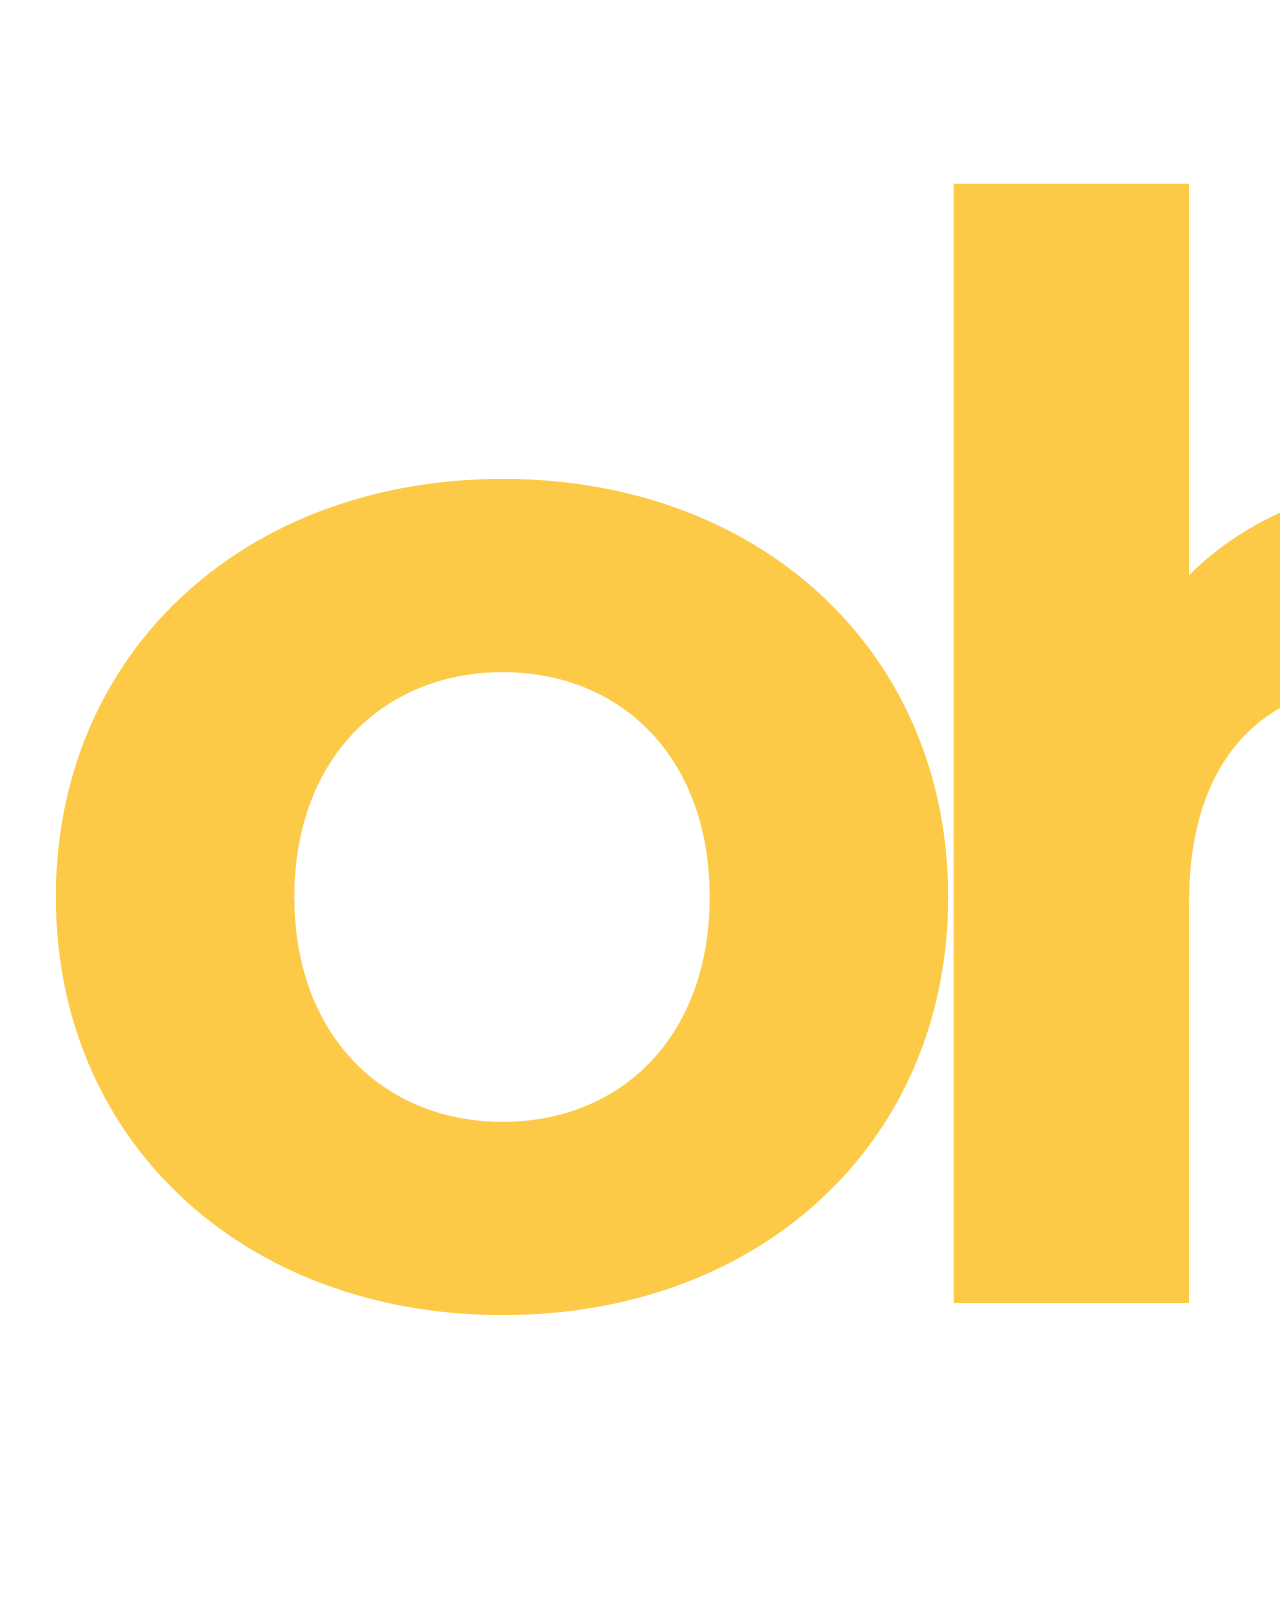
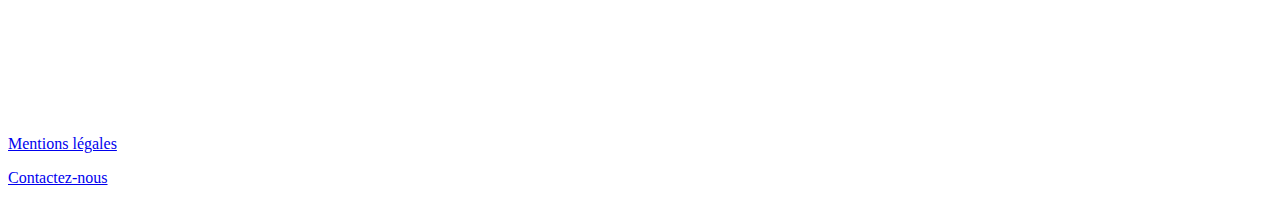
==== index.html @ cdfe290c "creation page index" ====
<!DOCTYPE html>
<html lang="fr">
<head>
  <meta charset="utf-8" />
  <meta name="viewport" content="width=device-width, initial-scale=1">
  <title>Oh my food</title>
  <link rel="stylesheet" href="css/style.css" />
  
</head>

<body>
	<header>
		<h1><img src="images/logo-ohmyfood.png" alt="ohmyfood"></h1>

	</header>

    <section>


    </section>














   <footer>
   		<div>
   			<p> <a href="#">Mentions légales</a></p>
   		</div>


   		<div>
   			<p><a href="#">Contactez-nous</a></p>
   		</div>
	
   </footer>

</body>
</html>
---- css/style.css ----
body{

	
}
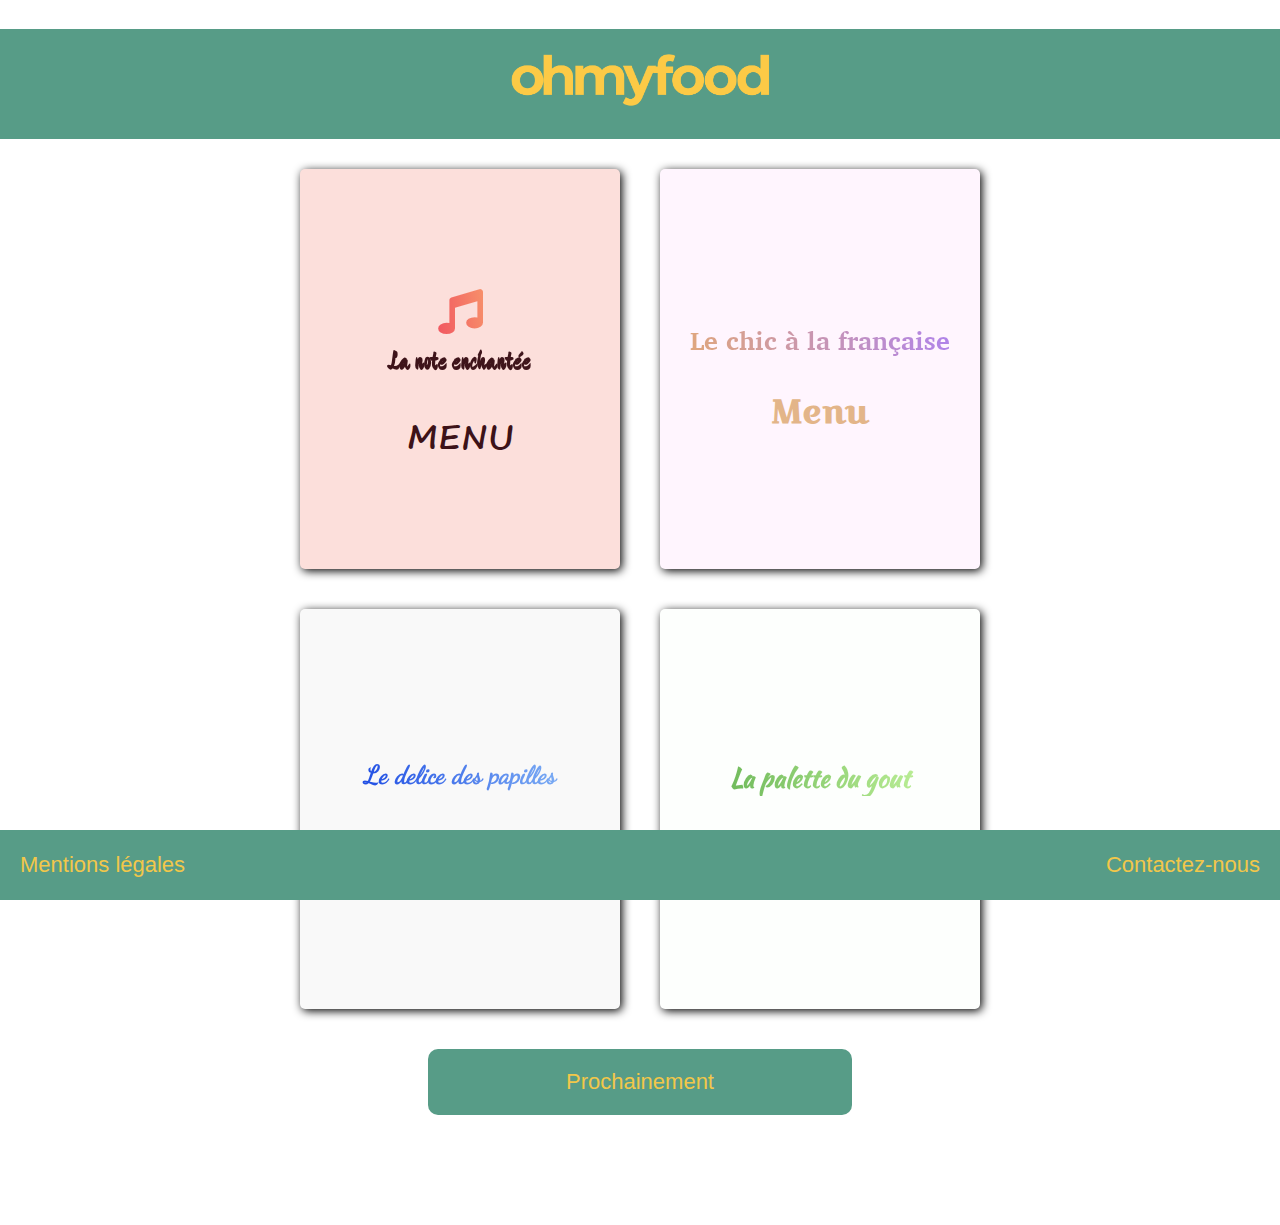
==== commit 7a0ddd5c: "modif" ====
--- a/index.html
+++ b/index.html
@@ -5,40 +5,78 @@
   <meta name="viewport" content="width=device-width, initial-scale=1">
   <title>Oh my food</title>
   <link rel="stylesheet" href="css/style.css" />
-  
+  <link rel="stylesheet" href="css/index.css" />
+  <link href="css/all.css" rel="stylesheet">
 </head>
-
 <body>
 	<header>
-		<h1><img src="images/logo-ohmyfood.png" alt="ohmyfood"></h1>
+
+		<h1><img class="logo" src="images/logo-ohmyfood.png" alt="ohmyfood"></h1>
 
 	</header>
 
     <section>
+      <div>
+        <div class="display-flex contener-menu">
+          <a href="menu1.html">
+            <div id="menu1" class="menu">
+              <div class="menu-align-center">
+                <i class="fas fa-music"></i>
+                <h3>La note enchantée</h3>
+                <h2>MENU</h2>
+              </div>
+            </div>
+          </a>
+          
+          <a href="menu2.html">
+            <div id="menu2" class="menu menu-margin-left">
+              
+              <div class="menu-align-center">
+                <h3>Le chic à la française</h3>
+                <h2>Menu</h2>
+              </div>
 
+            </div>
+          </a>
+          
+        </div>
+
+        <div class="display-flex contener-menu">
+          <a href="menu3.html">
+            <div id="menu3" class="menu">
+              <div class="menu-align-center">
+                <h3>Le delice des papilles</h3>
+                <h2>Menu</h2>
+              </div>
+            </div>
+          </a>
+          
+          <a href="menu4.html">
+            <div id="menu4" class="menu menu-margin-left">
+              
+              <div class="menu-align-center">
+                <h3>La palette du gout</h3>
+                <h2>Menu</h2>
+              </div>
+            </div>
+          </a>
+        </div>
+
+      </div>
+      <div>
+         <div class="button padding-20 margin-bottom-end">Prochainement</div>
+      </div>
 
     </section>
 
+   <footer class="display-flex">
+   		<div class="footer-left">
 
-
-
-
-
-
-
-
-
-
-
-
-
-   <footer>
-   		<div>
    			<p> <a href="#">Mentions légales</a></p>
    		</div>
 
 
-   		<div>
+   		<div class="footer-right">
    			<p><a href="#">Contactez-nous</a></p>
    		</div>
 	
--- a/css/style.css
+++ b/css/style.css
@@ -1,4 +1,105 @@
-body{
+@font-face {
+font-family: 'montserrat';
+src: url("../fonts/Montserrat-Medium.otf") format("truetype");
+}
+@font-face {
+font-family: 'devonshire';
+src: url("../fonts/Devonshire-Regular.ttf") format("truetype");
+}
+@font-face {
+font-family: 'segoe';
+src: url("../fonts/segoe.woff") format("woff");
+}
+@font-face {
+font-family: 'croisant';
+src: url("../fonts/croissantone-regular.ttf") format("truetype");
+}
+@font-face {
+font-family: 'charissil';
+src: url("../fonts/charissil-b.ttf") format("truetype");
+}
+@font-face {
+font-family: 'dancing-script';
+src: url("../fonts/DancingScript-Regular.otf") format("truetype");
+}
+@font-face {
+font-family: 'kaushan';
+src: url("../fonts/KaushanScript-Regular.otf") format("truetype");
+}
 
-	
+body
+{
+	font-family: "montserrat", 'Arial',sans-serif;
+	font-size: 22px;
+	margin: 0;
+}
+
+header,footer,.button
+{
+	background-color:#579C87;
+	color:#F2C74A;
+
+}
+
+footer{
+	position: fixed;
+	bottom: 0;
+	width: 100%;
+}
+
+footer a
+{
+	color:#F2C74A;
+	text-decoration:none;
+}
+
+.footer-left,.footer-right
+{
+	width:50%;
+	padding: 0 20px;
+}
+
+.footer-right
+{
+	text-align:right;
+}
+
+.logo
+{
+	height:60px;
+	margin:20px;
+}
+
+h1, .button{
+	text-align:center;
+}
+
+.display-flex
+{
+	display:flex;
+}
+
+.width-100{
+	width:100%;
+}
+
+.margin-auto{
+	margin-left:auto;
+	margin-right:auto;
+}
+
+.button
+{
+	border-radius:10px;
+    width:30%;
+    margin:20px auto;
+}
+
+.margin-bottom-end{
+	margin-bottom: 110px;
+}
+
+.padding-20
+{
+	padding:20px;
 }--- a/css/index.css
+++ b/css/index.css
@@ -0,0 +1,104 @@
+.menu-margin-left{
+	margin-left: 40px;
+}
+
+.contener-menu{
+	justify-content: center;
+	margin-bottom: 40px;
+}
+
+.menu
+{
+	border-radius: 5px;
+	background-color: grey;
+	width:25%;
+	height: 400px;
+	box-shadow: 2px 2px 10px black;
+	text-align: center;
+}
+
+#menu1 .menu-align-center{
+	margin-top: 120px;
+}
+
+.menu h2{
+	font-family: "Segoe";
+}
+
+#menu2 h2{
+	font-family: "croisant";
+}
+
+
+.menu-align-center{
+	margin-top: 150px;
+}
+
+#menu1
+{
+ 	background-color:#FCDFDB;
+ 	color:#3C1218;	
+}
+
+#menu1 h3{
+	font-family:"devonshire";
+	background: -webkit-linear-gradient(10deg, #3C1118, #41171D);
+    background-clip: border-box;
+	-webkit-background-clip: text;
+	-webkit-text-fill-color: transparent;
+	margin-top: 10px;
+}
+
+#menu1 .fa-music{
+	background: -webkit-linear-gradient(10deg, #F15861, #F78F6A);
+    background-clip: border-box;
+	-webkit-background-clip: text;
+	-webkit-text-fill-color: transparent;
+	font-size:45px;
+}
+
+#menu2
+{
+	background-color:#FFF5FE;
+ 	color:#E3B589;
+}
+
+#menu2 h3{
+	font-family: "charissil";
+	background: -webkit-linear-gradient(10deg, #E5AA70, #AA7FF7);
+    background-clip: border-box;
+	-webkit-background-clip: text;
+	-webkit-text-fill-color: transparent;
+}
+
+#menu3
+{
+	background-color:#F9F9F9;
+ 	color:#0887FB;
+}
+
+#menu3 h3{
+	font-family:"dancing-script";
+	background: -webkit-linear-gradient(10deg, #0431DF, #97C9F9);
+    background-clip: border-box;
+	-webkit-background-clip: text;
+	-webkit-text-fill-color: transparent;
+}
+
+#menu4
+{
+	background-color:#FDFFFD;
+ 	color:#72BF56;
+}
+
+#menu4 h3{
+	font-family:"kaushan";
+	background: -webkit-linear-gradient(10deg, #56A847, #D2FEA8);
+    background-clip: border-box;
+	-webkit-background-clip: text;
+	-webkit-text-fill-color: transparent;
+}
+
+.contener-menu a{
+	display: contents;
+}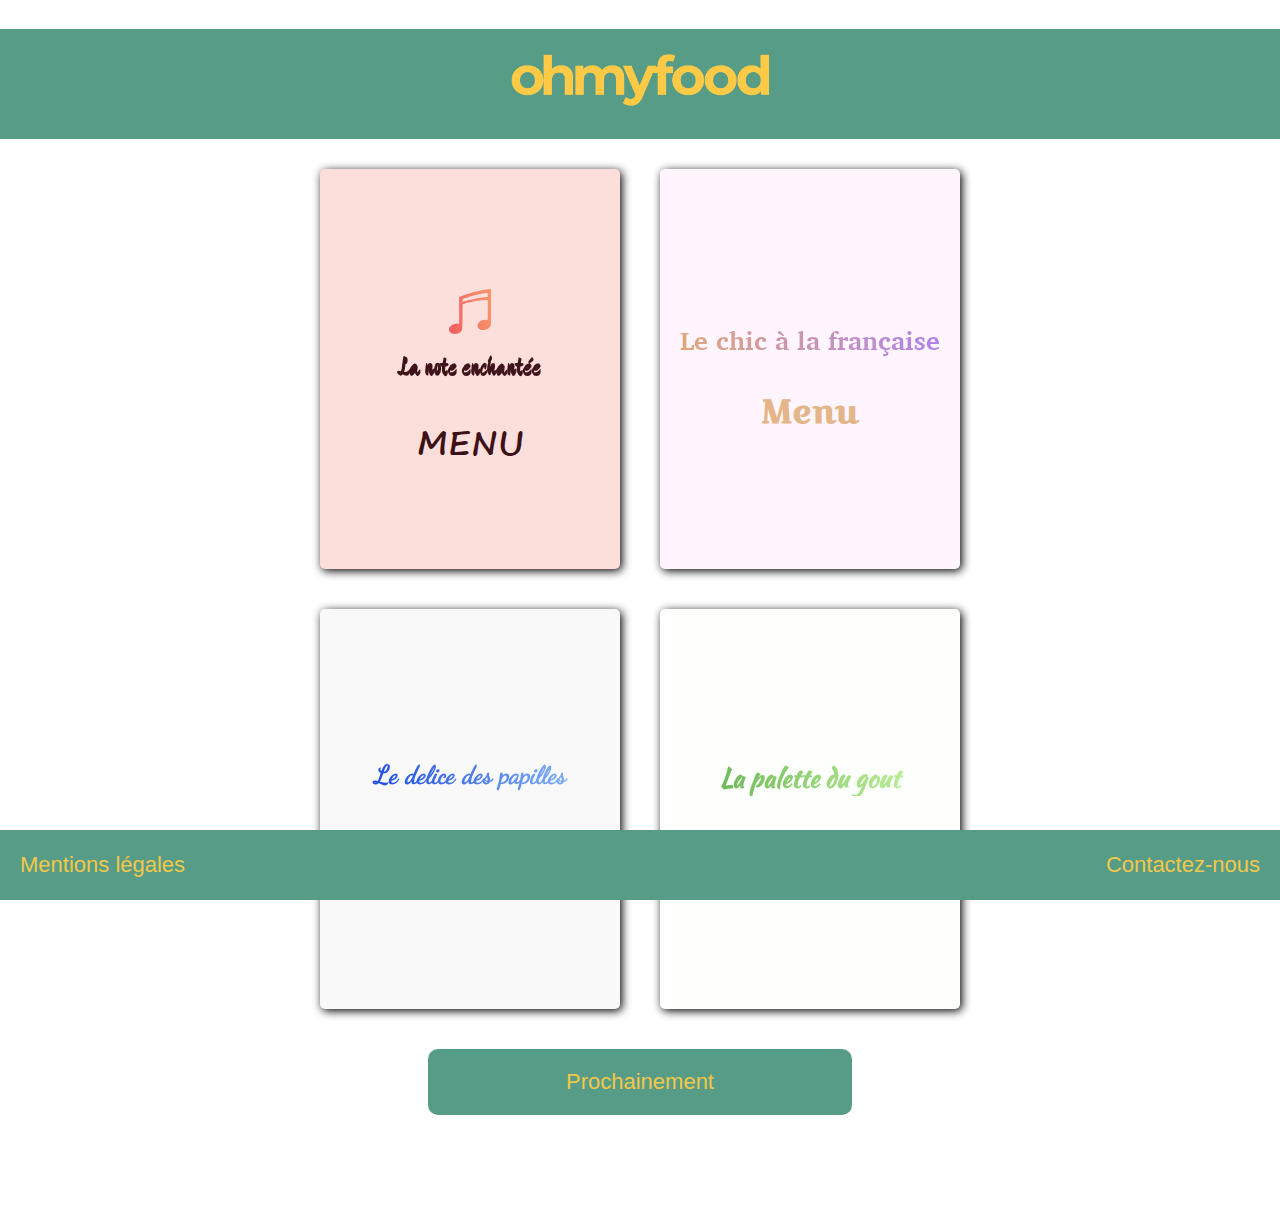
==== commit d24a6c9c: "med modif" ====
--- a/index.html
+++ b/index.html
@@ -21,7 +21,7 @@
           <a href="menu1.html">
             <div id="menu1" class="menu">
               <div class="menu-align-center">
-                <i class="fas fa-music"></i>
+                <img class="note-img" src="images/noteP3.svg">
                 <h3>La note enchantée</h3>
                 <h2>MENU</h2>
               </div>
--- a/css/index.css
+++ b/css/index.css
@@ -12,6 +12,7 @@
 	border-radius: 5px;
 	background-color: grey;
 	width:25%;
+	max-width:300px;
 	height: 400px;
 	box-shadow: 2px 2px 10px black;
 	text-align: center;
@@ -49,12 +50,8 @@
 	margin-top: 10px;
 }
 
-#menu1 .fa-music{
-	background: -webkit-linear-gradient(10deg, #F15861, #F78F6A);
-    background-clip: border-box;
-	-webkit-background-clip: text;
-	-webkit-text-fill-color: transparent;
-	font-size:45px;
+#menu1 .note-img{
+	height:45px;
 }
 
 #menu2
@@ -101,4 +98,54 @@
 
 .contener-menu a{
 	display: contents;
-}+}
+
+@media screen and (max-width:1200px)
+{
+	.menu{
+		width:33%;
+	}
+
+	#menu2 h3{
+		font-size:20px;
+	}
+}
+
+@media screen and (max-width:720px)
+{
+	.menu{
+		width:40%;
+	}
+	.menu-margin-left {
+	    margin-left: 20px;
+	}
+	.contener-menu{
+		margin-bottom: 20px;
+	}
+}
+@media screen and (max-width:450px)
+{
+	.menu{
+		width:48%;
+	}
+	.menu-margin-left {
+	    margin-left: 10px;
+	}
+	.contener-menu{
+		margin-bottom: 10px;
+	}
+  #menu
+  {
+    
+  }
+  header
+  {
+   
+  }
+  footer
+  {
+
+  }
+  
+
+  }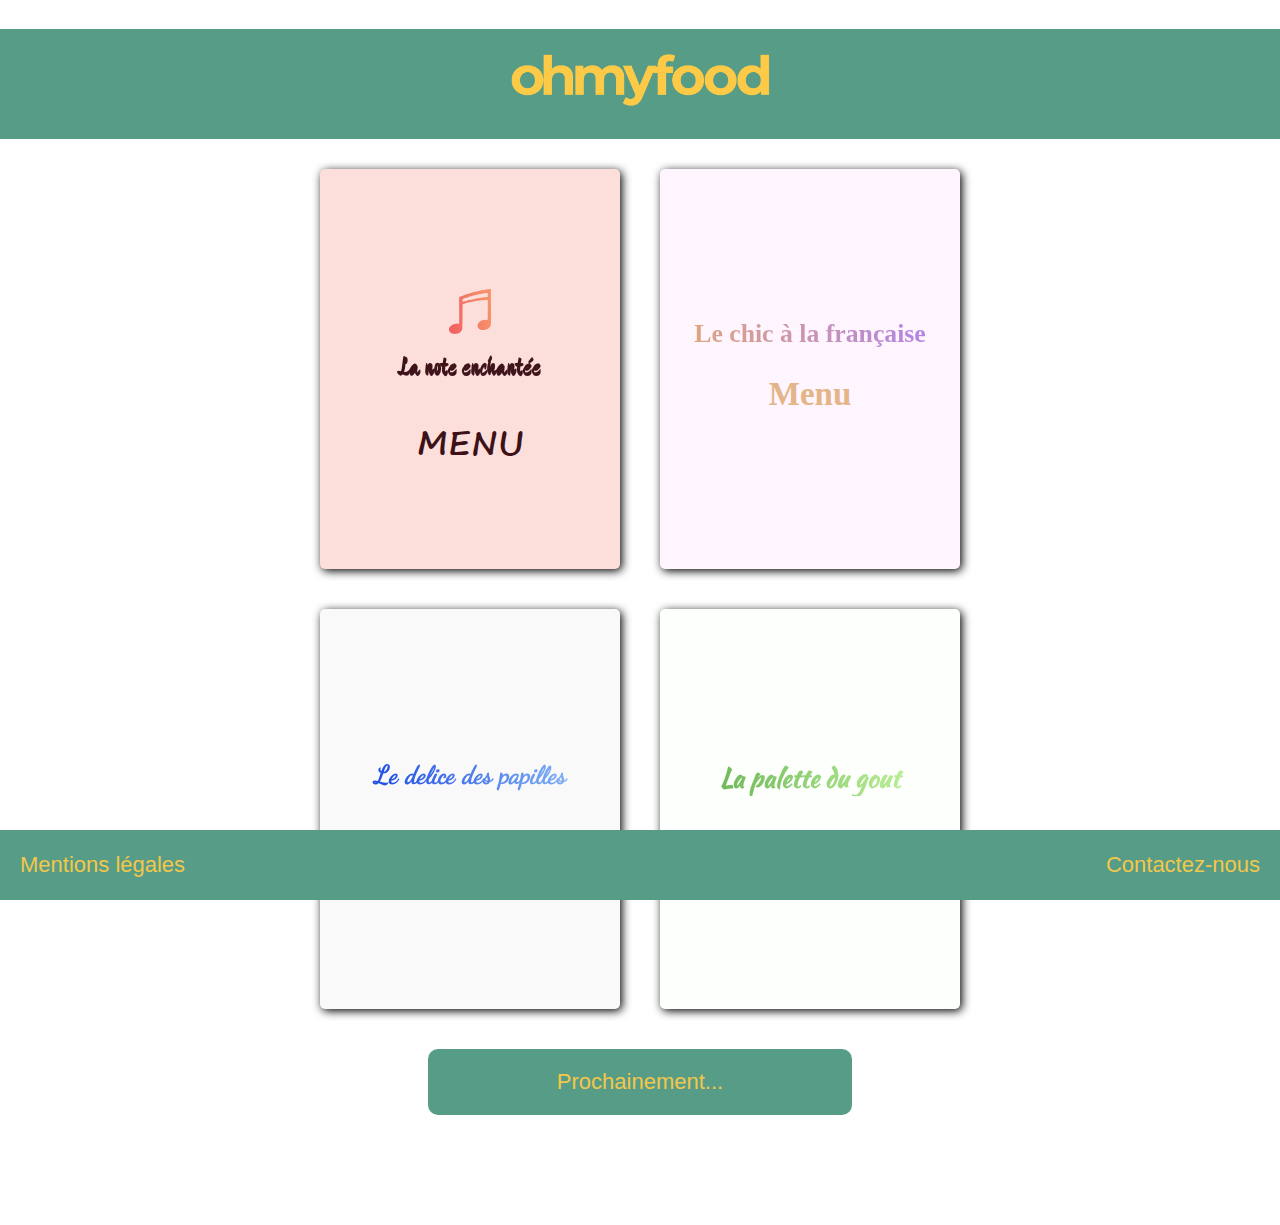
==== commit d17128b2: "Dernières modifs" ====
--- a/index.html
+++ b/index.html
@@ -11,7 +11,7 @@
 <body>
 	<header>
 
-		<h1><img class="logo" src="images/logo-ohmyfood.png" alt="ohmyfood"></h1>
+		<h1><a href="index.html"><img class="logo" src="images/logo-ohmyfood.png" alt="ohmyfood"></a></h1>
 
 	</header>
 
@@ -21,7 +21,7 @@
           <a href="menu1.html">
             <div id="menu1" class="menu">
               <div class="menu-align-center">
-                <img class="note-img" src="images/noteP3.svg">
+                <img class="note-img" src="images/noteP3.svg" alt="note de musique">
                 <h3>La note enchantée</h3>
                 <h2>MENU</h2>
               </div>
@@ -63,8 +63,8 @@
         </div>
 
       </div>
-      <div>
-         <div class="button padding-20 margin-bottom-end">Prochainement</div>
+      <div class="margin-bottom-end">
+         <div class="button padding-20">Prochainement<span class="point1">.</span><span class="point2">.</span><span class="point3">.</span></div>
       </div>
 
     </section>
@@ -72,12 +72,12 @@
    <footer class="display-flex">
    		<div class="footer-left">
 
-   			<p> <a href="#">Mentions légales</a></p>
+   			<p class="wiggle"><a href="mentionslegales.html">Mentions légales</a></p>
    		</div>
 
 
    		<div class="footer-right">
-   			<p><a href="#">Contactez-nous</a></p>
+   			<p class="wiggle"><a href="mailto:contact@ohmyfood.com">Contactez-nous</a></p>
    		</div>
 	
    </footer>
--- a/css/style.css
+++ b/css/style.css
@@ -11,8 +11,8 @@
 src: url("../fonts/segoe.woff") format("woff");
 }
 @font-face {
-font-family: 'croisant';
-src: url("../fonts/croissantone-regular.ttf") format("truetype");
+font-family: 'croissant';
+src: url("../fonts/CroissantOne-Regular.ttf") format("truetype");
 }
 @font-face {
 font-family: 'charissil';
@@ -88,11 +88,41 @@
 	margin-right:auto;
 }
 
-.button
-{
-	border-radius:10px;
-    width:30%;
-    margin:20px auto;
+.wiggle{
+	animation: wiggle 1500ms ease-in-out infinite;
+}
+.wiggle:hover {
+  animation: none;
+}
+
+@keyframes wiggle {
+  	0% {
+    	transform: rotate(3deg);
+    }
+  	10% {
+   		transform: rotate(-2.5deg);
+   	}
+ 	20% {
+    	transform: rotate(2deg);
+    }
+  	30% {
+   	 	transform: rotate(-1.5deg);
+   	}
+ 	40% {
+   	 	transform: rotate(1deg);
+   	}
+  	50% {
+   	 	transform: rotate(-0.5deg);
+   	}
+   	60% {
+    	transform: rotate(0deg);
+	}
+	90% {
+    	transform: rotate(0deg);
+	}
+	100%{
+		transform: rotate(3deg);
+	}
 }
 
 .margin-bottom-end{
--- a/css/index.css
+++ b/css/index.css
@@ -27,13 +27,22 @@
 }
 
 #menu2 h2{
-	font-family: "croisant";
+	font-family: "charrisil";
 }
 
 
 .menu-align-center{
 	margin-top: 150px;
+	transform: scale(1);
+    transition-property: transform, opacity;
+    transition-duration: 400ms;
+    opacity: 1;
 }
+
+.menu-align-center:hover {
+        transform: scale(1.15);
+        opacity: 0.5;
+    }
 
 #menu1
 {
@@ -61,7 +70,7 @@
 }
 
 #menu2 h3{
-	font-family: "charissil";
+	font-family: "croissant";
 	background: -webkit-linear-gradient(10deg, #E5AA70, #AA7FF7);
     background-clip: border-box;
 	-webkit-background-clip: text;
@@ -96,8 +105,40 @@
 	-webkit-text-fill-color: transparent;
 }
 
+
+.button {
+	border-radius:10px;
+    width:30%;
+    margin:20px auto;
+}
+
 .contener-menu a{
 	display: contents;
+}
+
+.point1, .point2, .point3{
+	animation: opacitypoint 1300ms ease infinite;
+}
+
+.point1{
+    animation-delay: 300ms;
+}
+
+.point2{
+    animation-delay: 400ms;
+}
+
+.point3{
+    animation-delay: 500ms;
+}
+
+@keyframes opacitypoint {
+ 	0% {
+    	opacity: 0;
+	}
+  	100% {
+    	opacity: 1;
+	}
 }
 
 @media screen and (max-width:1200px)
@@ -122,7 +163,13 @@
 	.contener-menu{
 		margin-bottom: 20px;
 	}
+
+	.button	{
+   		width:50%;
+	}
+
 }
+
 @media screen and (max-width:450px)
 {
 	.menu{
@@ -134,18 +181,7 @@
 	.contener-menu{
 		margin-bottom: 10px;
 	}
-  #menu
-  {
-    
-  }
-  header
-  {
-   
-  }
-  footer
-  {
-
-  }
-  
-
-  }+	.button	{
+   		width:70%;
+	}
+}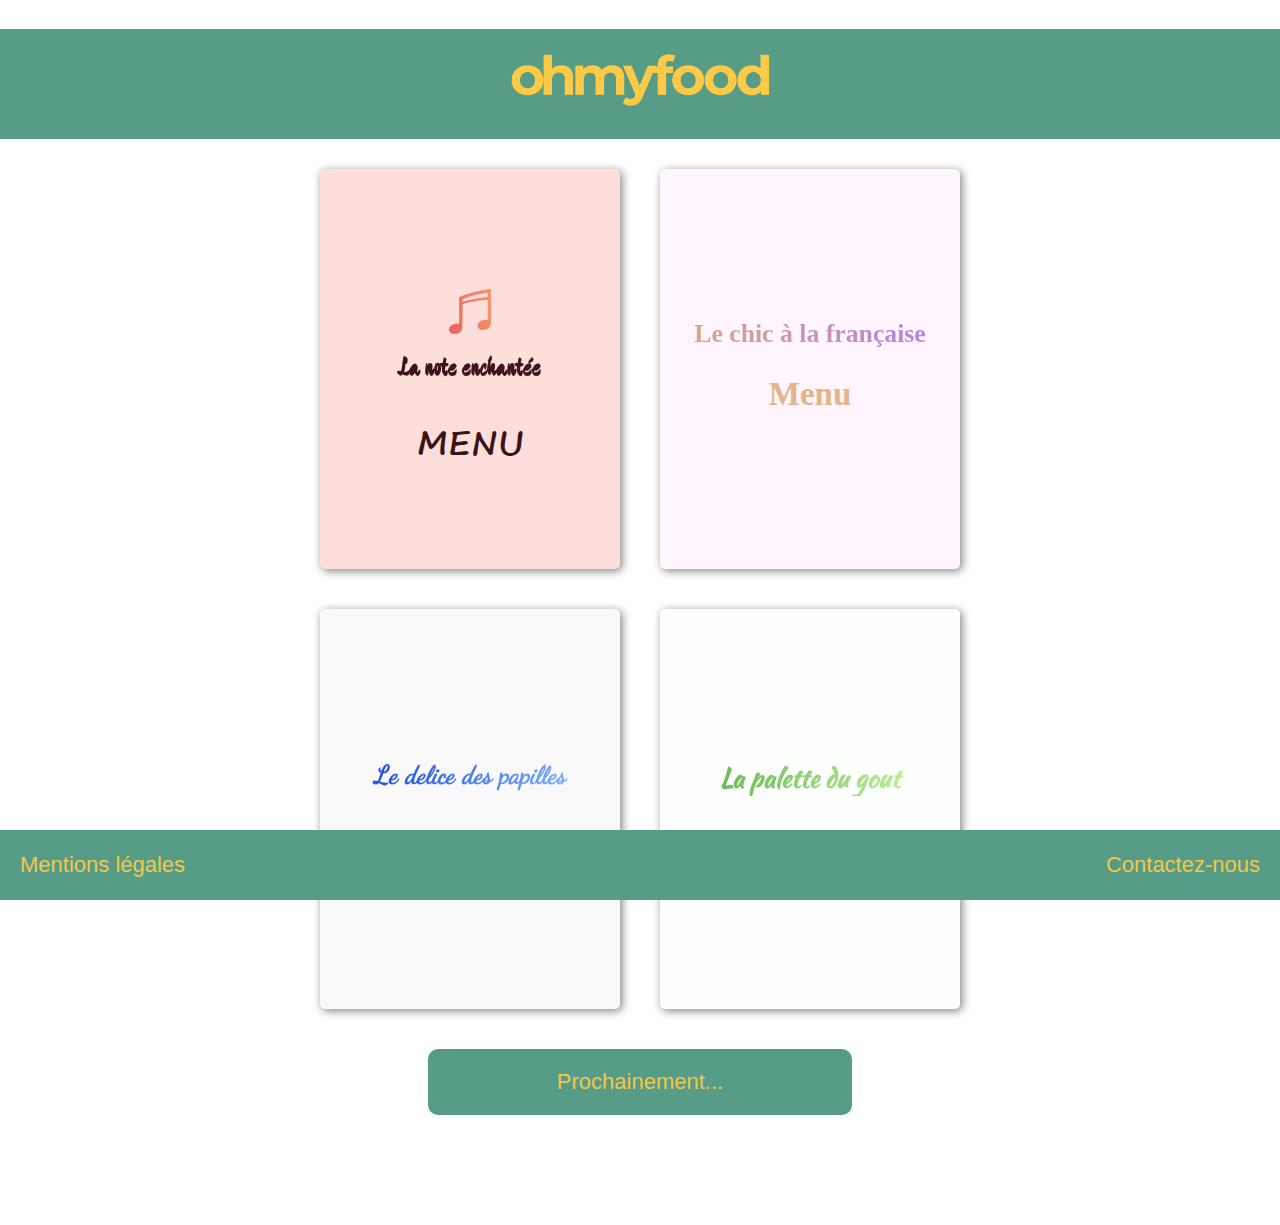
==== commit f4ca2783: "turn modifs" ====
--- a/index.html
+++ b/index.html
@@ -7,6 +7,7 @@
   <link rel="stylesheet" href="css/style.css" />
   <link rel="stylesheet" href="css/index.css" />
   <link href="css/all.css" rel="stylesheet">
+  <link rel="icon" type="image/png" href="images/favicon.png"/>
 </head>
 <body>
 	<header>
@@ -72,7 +73,7 @@
    <footer class="display-flex">
    		<div class="footer-left">
 
-   			<p class="wiggle"><a href="mentionslegales.html">Mentions légales</a></p>
+   			<p><a class="wiggle" href="mentionslegales.html">Mentions légales</a></p>
    		</div>
 
 
--- a/css/style.css
+++ b/css/style.css
@@ -89,15 +89,17 @@
 }
 
 .wiggle{
-	animation: wiggle 1500ms ease-in-out infinite;
+	animation: none;
+	display: inline-block;
 }
 .wiggle:hover {
-  animation: none;
+	animation: wiggle 1500ms ease-in-out infinite;
+  
 }
 
 @keyframes wiggle {
   	0% {
-    	transform: rotate(3deg);
+    	transform: rotate(7deg);
     }
   	10% {
    		transform: rotate(-2.5deg);
@@ -106,13 +108,13 @@
     	transform: rotate(2deg);
     }
   	30% {
-   	 	transform: rotate(-1.5deg);
+   	 	transform: rotate(-2.5deg);
    	}
  	40% {
    	 	transform: rotate(1deg);
    	}
   	50% {
-   	 	transform: rotate(-0.5deg);
+   	 	transform: rotate(-1.5deg);
    	}
    	60% {
     	transform: rotate(0deg);
@@ -121,7 +123,7 @@
     	transform: rotate(0deg);
 	}
 	100%{
-		transform: rotate(3deg);
+		transform: rotate(7deg);
 	}
 }
 
--- a/css/index.css
+++ b/css/index.css
@@ -14,7 +14,7 @@
 	width:25%;
 	max-width:300px;
 	height: 400px;
-	box-shadow: 2px 2px 10px black;
+	box-shadow: 2px 2px 10px grey;
 	text-align: center;
 }
 
@@ -105,6 +105,16 @@
 	-webkit-text-fill-color: transparent;
 }
 
+.mentions-legales{
+	font-family:"Segoe";
+	background-color: #000000;
+	color:#ffffff;
+	width:auto;
+	margin:30px 20px 100px 20px;
+	text-align:center;
+	padding-bottom:150px;
+}
+
 
 .button {
 	border-radius:10px;
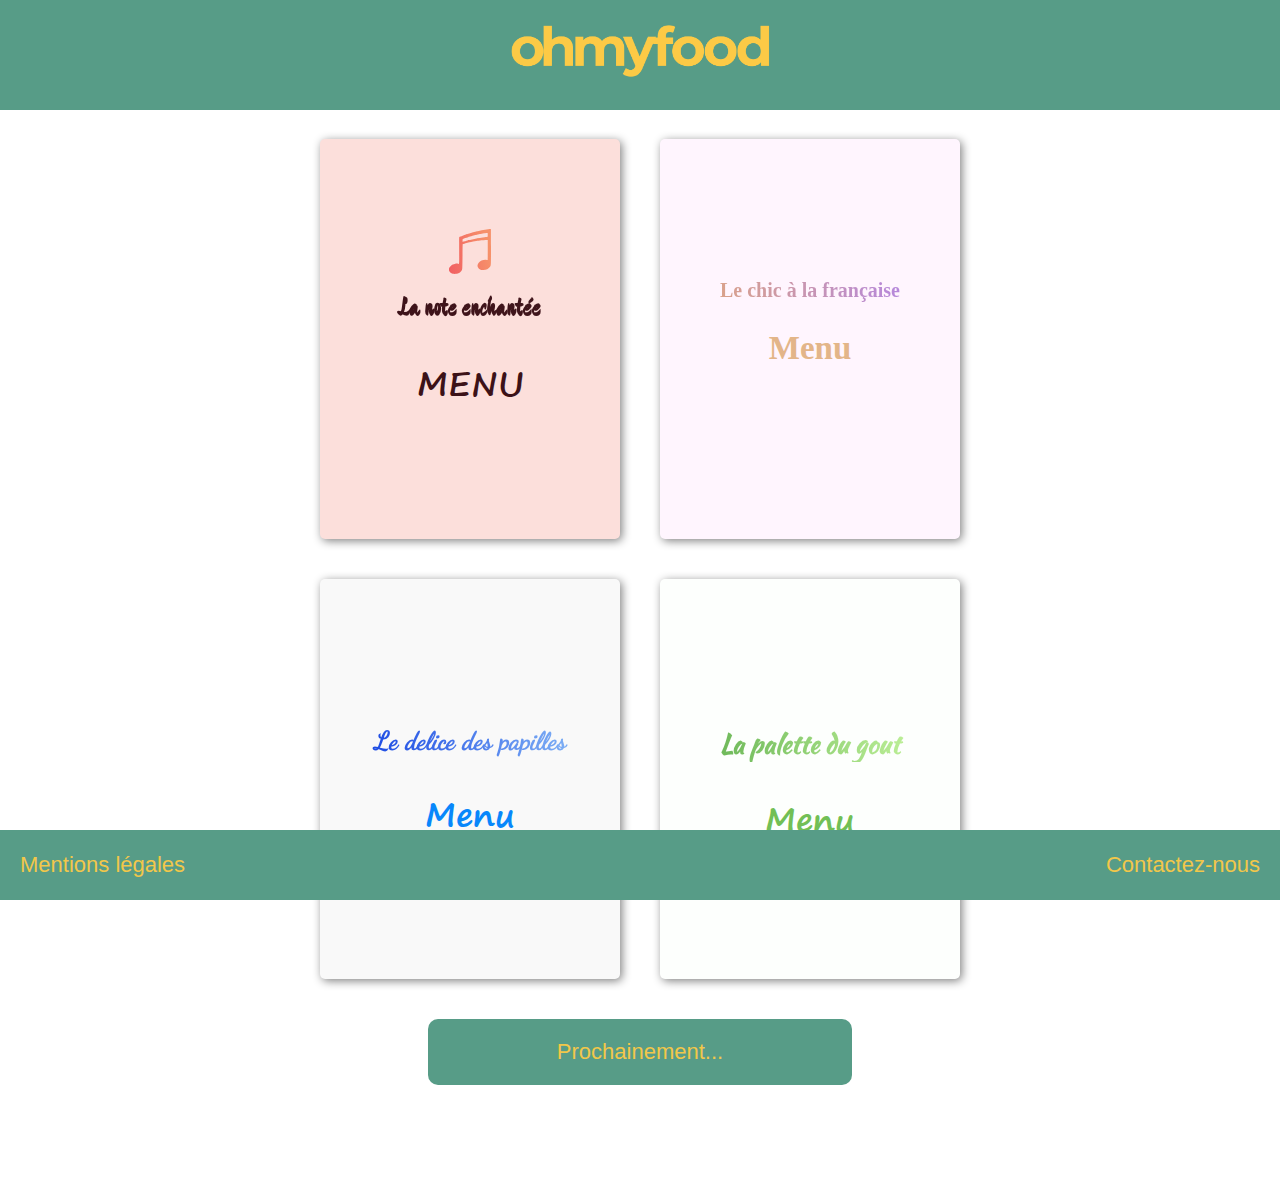
==== commit 1df666b9: "last" ====
--- a/index.html
+++ b/index.html
@@ -84,4 +84,4 @@
    </footer>
 
 </body>
-</html>+  </html>--- a/css/style.css
+++ b/css/style.css
@@ -25,6 +25,10 @@
 @font-face {
 font-family: 'kaushan';
 src: url("../fonts/KaushanScript-Regular.otf") format("truetype");
+}
+
+a{
+	text-decoration:none;
 }
 
 body
@@ -68,6 +72,10 @@
 {
 	height:60px;
 	margin:20px;
+}
+
+h1{
+	margin-top: 0;
 }
 
 h1, .button{
@@ -120,7 +128,7 @@
     	transform: rotate(0deg);
 	}
 	90% {
-    	transform: rotate(0deg);
+		transform: rotate(0deg);
 	}
 	100%{
 		transform: rotate(7deg);
@@ -134,4 +142,11 @@
 .padding-20
 {
 	padding:20px;
+}
+
+@media screen and (max-width:720px)
+{
+	footer{
+		font-size:14px;
+	}
 }--- a/css/index.css
+++ b/css/index.css
@@ -19,7 +19,7 @@
 }
 
 #menu1 .menu-align-center{
-	margin-top: 120px;
+	padding-top: 90px;
 }
 
 .menu h2{
@@ -32,7 +32,7 @@
 
 
 .menu-align-center{
-	margin-top: 150px;
+	padding-top: 120px;
 	transform: scale(1);
     transition-property: transform, opacity;
     transition-duration: 400ms;
@@ -75,6 +75,7 @@
     background-clip: border-box;
 	-webkit-background-clip: text;
 	-webkit-text-fill-color: transparent;
+	font-size: 20px;
 }
 
 #menu3
@@ -106,13 +107,13 @@
 }
 
 .mentions-legales{
-	font-family:"Segoe";
-	background-color: #000000;
-	color:#ffffff;
+
+	background-color: #FCDFDB;
+	color:#000000;
 	width:auto;
 	margin:30px 20px 100px 20px;
+	padding: 20px;
 	text-align:center;
-	padding-bottom:150px;
 }
 
 
@@ -180,16 +181,22 @@
 
 }
 
-@media screen and (max-width:450px)
-{
-	.menu{
-		width:48%;
-	}
+@media screen and (max-width:540px)
+{
 	.menu-margin-left {
 	    margin-left: 10px;
 	}
+	.menu{
+		width:100%;
+		flex-direction: column;
+		margin: auto;
+    	margin-bottom: 30px;
+	}
 	.contener-menu{
 		margin-bottom: 10px;
+		flex-direction: column;
+
+		
 	}
 	.button	{
    		width:70%;
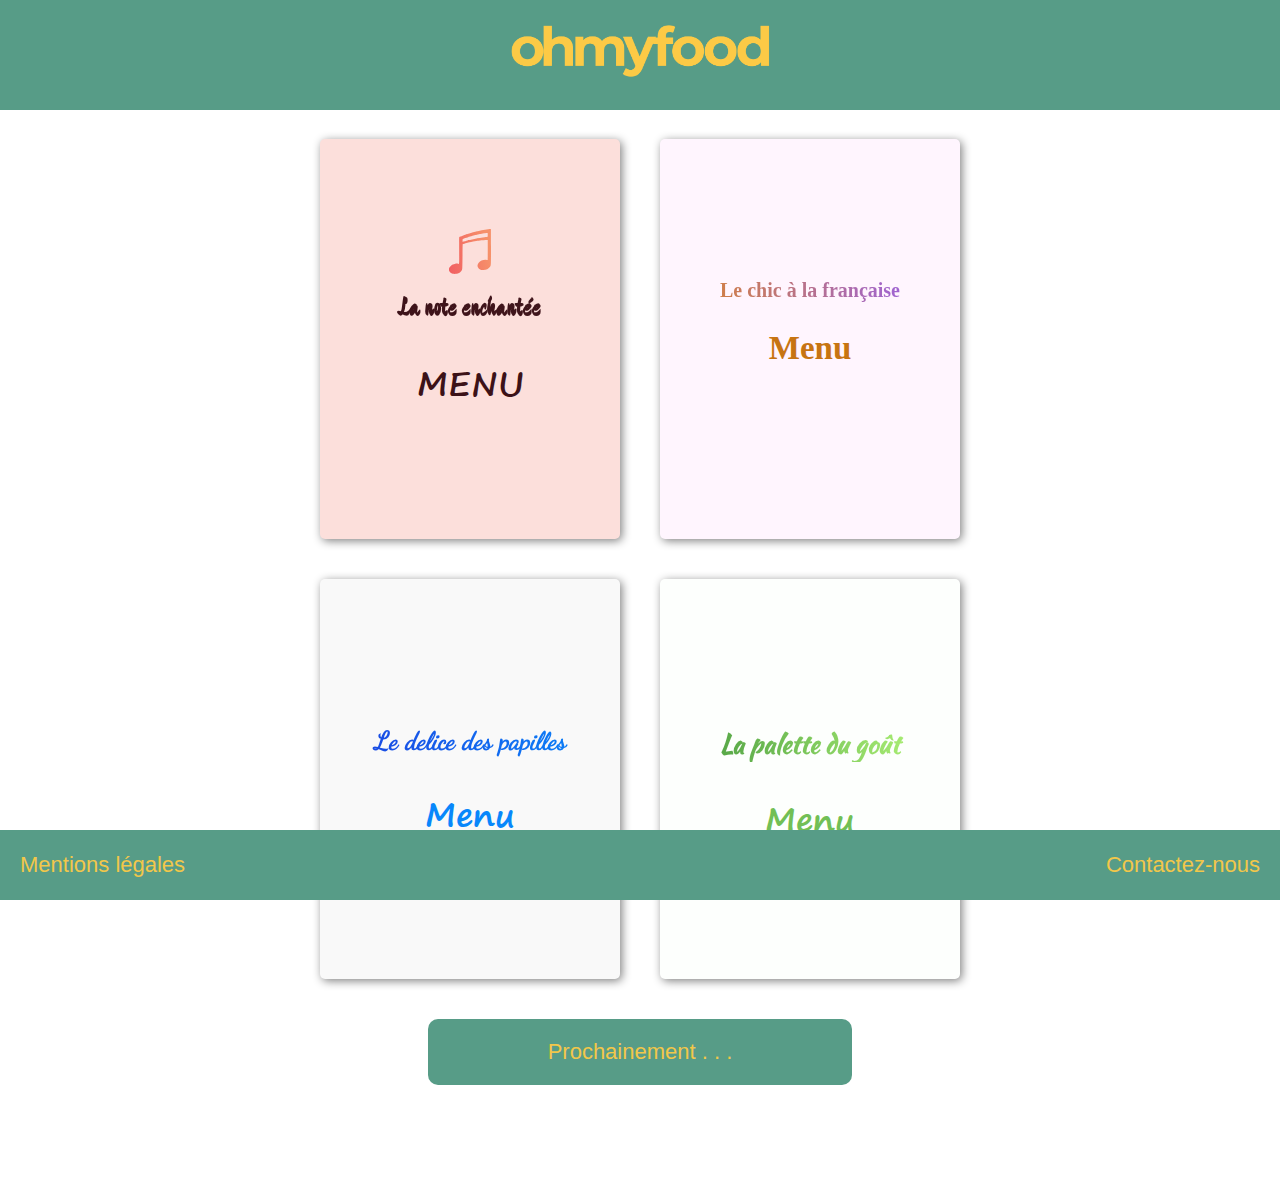
==== commit 89abcff7: "Rectifications finales" ====
--- a/index.html
+++ b/index.html
@@ -12,76 +12,84 @@
 <body>
 	<header>
 
-		<h1><a href="index.html"><img class="logo" src="images/logo-ohmyfood.png" alt="ohmyfood"></a></h1>
+		<h1>
+      <a href="index.html">
+        <img class="logo" src="images/logo-ohmyfood.png" alt="ohmyfood">
+      </a>
+    </h1>
 
 	</header>
 
-    <section>
-      <div>
+    <main>
         <div class="display-flex contener-menu">
           <a href="menu1.html">
-            <div id="menu1" class="menu">
+            <article id="menu1" class="menu">
               <div class="menu-align-center">
                 <img class="note-img" src="images/noteP3.svg" alt="note de musique">
                 <h3>La note enchantée</h3>
                 <h2>MENU</h2>
               </div>
-            </div>
+            </article>
           </a>
           
           <a href="menu2.html">
-            <div id="menu2" class="menu menu-margin-left">
+            <article id="menu2" class="menu menu-margin-left">
               
               <div class="menu-align-center">
                 <h3>Le chic à la française</h3>
                 <h2>Menu</h2>
               </div>
 
-            </div>
+            </article>
           </a>
           
         </div>
 
         <div class="display-flex contener-menu">
           <a href="menu3.html">
-            <div id="menu3" class="menu">
+            <article id="menu3" class="menu">
               <div class="menu-align-center">
                 <h3>Le delice des papilles</h3>
                 <h2>Menu</h2>
               </div>
-            </div>
+            </article>
           </a>
           
           <a href="menu4.html">
-            <div id="menu4" class="menu menu-margin-left">
+            <article id="menu4" class="menu menu-margin-left">
               
               <div class="menu-align-center">
-                <h3>La palette du gout</h3>
+                <h3>La palette du goût</h3>
                 <h2>Menu</h2>
               </div>
-            </div>
+            </article>
           </a>
         </div>
 
-      </div>
       <div class="margin-bottom-end">
-         <div class="button padding-20">Prochainement<span class="point1">.</span><span class="point2">.</span><span class="point3">.</span></div>
+        <div class="button padding-20">Prochainement
+          <span class="point1">.</span>
+          <span class="point2">.</span>
+          <span class="point3">.</span>
+        </div>
       </div>
 
-    </section>
+    </main>
 
-   <footer class="display-flex">
+    <footer class="display-flex">
    		<div class="footer-left">
-
-   			<p><a class="wiggle" href="mentionslegales.html">Mentions légales</a></p>
+   			<p>
+          <a class="wiggle" href="mentionslegales.html">Mentions légales</a>
+        </p>
    		</div>
 
 
    		<div class="footer-right">
-   			<p class="wiggle"><a href="mailto:contact@ohmyfood.com">Contactez-nous</a></p>
+   			<p class="wiggle">
+          <a href="mailto:contact@ohmyfood.com">Contactez-nous</a>
+        </p>
    		</div>
-	
-   </footer>
+    </footer>
 
 </body>
-  </html>+</html>--- a/css/index.css
+++ b/css/index.css
@@ -66,12 +66,12 @@
 #menu2
 {
 	background-color:#FFF5FE;
- 	color:#E3B589;
+ 	color:#C77412;
 }
 
 #menu2 h3{
 	font-family: "croissant";
-	background: -webkit-linear-gradient(10deg, #E5AA70, #AA7FF7);
+	background: -webkit-linear-gradient(10deg, #DF871E, #8F5AFF);
     background-clip: border-box;
 	-webkit-background-clip: text;
 	-webkit-text-fill-color: transparent;
@@ -86,7 +86,7 @@
 
 #menu3 h3{
 	font-family:"dancing-script";
-	background: -webkit-linear-gradient(10deg, #0431DF, #97C9F9);
+	background: -webkit-linear-gradient(10deg, #1D3FDF, #0889FB);
     background-clip: border-box;
 	-webkit-background-clip: text;
 	-webkit-text-fill-color: transparent;
@@ -100,7 +100,7 @@
 
 #menu4 h3{
 	font-family:"kaushan";
-	background: -webkit-linear-gradient(10deg, #56A847, #D2FEA8);
+	background: -webkit-linear-gradient(10deg, #3E923A, #BEFF7F);
     background-clip: border-box;
 	-webkit-background-clip: text;
 	-webkit-text-fill-color: transparent;
